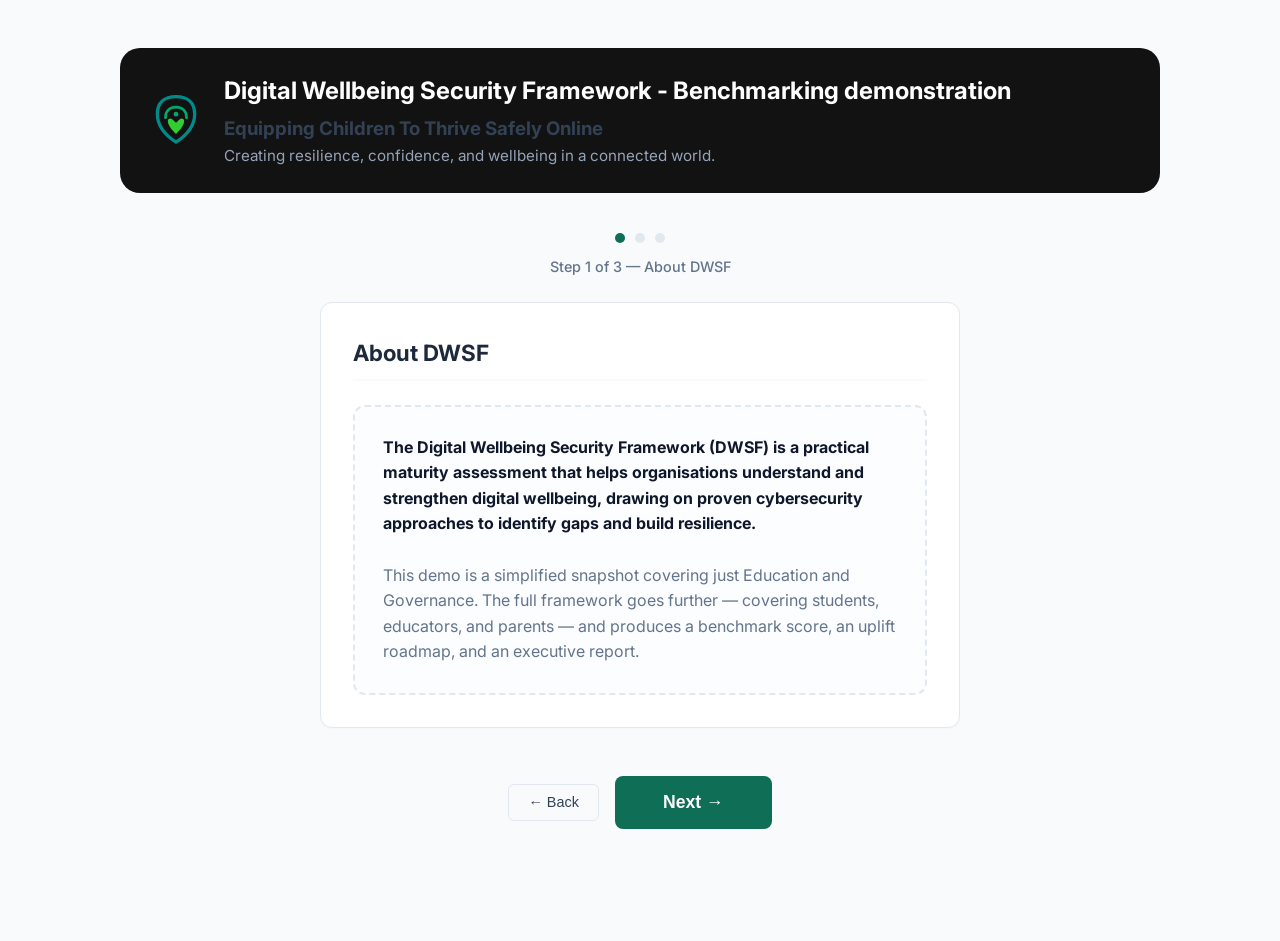
==== demo.html @ 95b84b75 "Added demo page" ====
<!DOCTYPE html>
<html lang="en">
<head>
    <meta charset="UTF-8">
    <meta name="viewport" content="width=device-width, initial-scale=1.0">
    <title>DWSF Program Benchmarking Demo Tool v1.0</title>
    <link rel="preconnect" href="https://fonts.googleapis.com">
    <link rel="preconnect" href="https://fonts.gstatic.com" crossorigin>
    <link href="https://fonts.googleapis.com/css2?family=Inter:wght@400;500;600;700&display=swap" rel="stylesheet">
    <style>
        :root {
            --primary: #1e293b;
            --accent: #0F6E56;
            --header-bg: #121212;
            --bg-light: #f8fafc;
            --card-bg: #ffffff;
            --text-main: #334155;
            --text-dark: #0f172a;
            --border: #e2e8f0;
            --success: #16a34a;
            --warning: #ea580c;
            --danger: #dc2626;
        }

        * {
            box-sizing: border-box;
            margin: 0;
            padding: 0;
        }

        body {
            font-family: 'Inter', sans-serif;
            background-color: var(--bg-light);
            color: var(--text-main);
            line-height: 1.6;
            padding: 3rem 1rem;
        }

        /* Widened from 800px so the three-column domain layout has enough room
           to breathe on real desktop screens without the middle question
           column being squeezed. */
        .container {
            max-width: 1040px;
            margin: 0 auto;
        }

        .brand-header {
            display: flex;
            align-items: center;
            gap: 1.25rem;
            text-align: left;
            background-color: var(--header-bg);
            border-radius: 20px;
            padding: 1.5rem 1.75rem;
            margin-bottom: 2.5rem;
        }

        .header-icon {
            width: 56px;
            height: auto;
            flex-shrink: 0;
        }

        .brand-header-text {
            min-width: 0;
        }

        .brand-header h1 {
            font-size: 1.5rem;
            color: #ffffff;
            margin-bottom: 0.25rem;
        }

        .brand-header p {
            color: #94A3B8;
            font-size: 0.95rem;
        }

        .intro-diagram {
            display: block;
            width: 100%;
            max-width: 380px;
            height: auto;
            margin: 1.5rem auto 0;
        }

        /* category-section is capped at 640px and centered so that, even when
           it sits inside the wider .container on its own (About DWSF, Your
           Details), question and paragraph text stays a comfortable reading
           width instead of stretching edge-to-edge. */
        .category-section {
            background: var(--card-bg);
            border: 1px solid var(--border);
            border-radius: 12px;
            padding: 2rem;
            margin-bottom: 2rem;
            box-shadow: 0 1px 3px rgba(0,0,0,0.02);
            max-width: 640px;
            margin-left: auto;
            margin-right: auto;
        }

        /* Three-column layout: left context box, question card, right context box.
           Reused by both the Education and Governance steps. CSS Grid is used
           here deliberately (rather than Flexbox) because 1fr track sizing is
           unambiguous and robustly supported across every modern browser. */
        .domain-layout {
            display: grid;
            grid-template-columns: 190px minmax(0, 1fr) 190px;
            gap: 1.5rem;
            align-items: start;
        }

        .context-box {
            background: var(--bg-light);
            border: 1px dashed var(--border);
            border-radius: 12px;
            padding: 1.25rem;
            position: sticky;
            top: 1.5rem;
        }

        .context-box h4 {
            font-size: 0.9rem;
            color: var(--accent);
            margin-bottom: 0.5rem;
        }

        .context-box p {
            font-size: 0.85rem;
            color: var(--text-main);
            margin: 0;
        }

        /* Below ~1100px there isn't comfortable room for three columns given
           how long the answer sentences are, so stack them. No order override
           here — natural DOM order is used, meaning Context appears first,
           then the questions, then Why This Matters. This covers iPad in both
           orientations as well as phones. */
        @media (max-width: 1100px) {
            .domain-layout {
                grid-template-columns: 1fr;
            }
            .context-box {
                position: static;
                max-width: 640px;
                margin: 0 auto;
            }
        }

        .category-title {
            font-size: 1.4rem;
            color: var(--primary);
            margin-bottom: 1.5rem;
            padding-bottom: 0.5rem;
            border-bottom: 2px solid var(--bg-light);
        }

        .question-block {
            margin-bottom: 2rem;
        }

        .question-block:last-child {
            margin-bottom: 0;
        }

        .question-text {
            font-weight: 500;
            color: var(--text-dark);
            margin-bottom: 0.75rem;
            display: block;
        }

        /* 2x2 grid: the answer options are full sentences, so a 4-across row
           (as used previously) left almost no room per option. A grid also
           guarantees every option box in the same row shares the same height
           automatically, which is what keeps them visually aligned. */
        .options-group {
            display: grid;
            grid-template-columns: repeat(2, 1fr);
            gap: 0.6rem;
            background-color: var(--bg-light);
            padding: 0.5rem;
            border-radius: 8px;
        }

        .option-label {
            display: flex;
            flex-direction: column;
            align-items: flex-start;
            justify-content: center;
            background: var(--card-bg);
            border: 1px solid var(--border);
            padding: 0.85rem 0.9rem;
            border-radius: 6px;
            cursor: pointer;
            font-size: 0.85rem;
            font-weight: 500;
            line-height: 1.35;
            text-align: left;
            transition: all 0.2s;
        }

        .option-label input {
            margin-bottom: 0.4rem;
        }

        .option-label:hover {
            border-color: var(--accent);
            background-color: #f0fdfa;
        }

        .option-label:has(input:checked) {
            background-color: #ccfbf1;
            border-color: var(--accent);
            color: var(--accent);
        }

        @media (max-width: 560px) {
            .options-group {
                grid-template-columns: 1fr;
            }
        }

        .intro-placeholder {
            border: 2px dashed var(--border);
            background: #fbfdff;
            border-radius: 12px;
            padding: 1.75rem;
            color: #64748b;
            font-size: 1rem;
        }

        .intro-placeholder strong {
            color: var(--text-dark);
        }

        .field-block {
            margin-bottom: 1.5rem;
        }

        .field-block:last-child {
            margin-bottom: 0;
        }

        .field-label {
            font-weight: 500;
            color: var(--text-dark);
            margin-bottom: 0.5rem;
            display: block;
        }

        .field-input {
            width: 100%;
            padding: 0.75rem 1rem;
            border: 1px solid var(--border);
            border-radius: 8px;
            font-family: inherit;
            font-size: 1rem;
            color: var(--text-main);
            transition: border-color 0.2s;
        }

        .field-input:focus {
            outline: none;
            border-color: var(--accent);
        }

        .details-grid {
            display: grid;
            grid-template-columns: 1fr 1fr;
            gap: 1.5rem;
        }

        .step-progress {
            display: flex;
            justify-content: center;
            gap: 0.6rem;
            margin-bottom: 0.75rem;
        }

        .step-dot {
            width: 10px;
            height: 10px;
            border-radius: 50%;
            background-color: var(--border);
            transition: background-color 0.2s ease;
        }

        .step-dot.active {
            background-color: var(--accent);
        }

        .step-dot.complete {
            background-color: #99d8d1;
        }

        .step-label {
            text-align: center;
            color: #64748b;
            font-size: 0.9rem;
            font-weight: 500;
            margin-bottom: 1.5rem;
        }

        .submit-area {
            text-align: center;
            margin-top: 3rem;
            margin-bottom: 4rem;
            display: flex;
            justify-content: center;
            align-items: center;
            gap: 1rem;
            flex-wrap: wrap;
        }

        .btn {
            background-color: var(--accent);
            color: white;
            padding: 1rem 3rem;
            border: none;
            border-radius: 8px;
            font-size: 1.1rem;
            font-weight: 600;
            cursor: pointer;
            transition: background 0.2s;
        }

        .btn:hover {
            background-color: #0b5346;
        }

        .btn:disabled {
            opacity: 0.6;
            cursor: not-allowed;
        }

        .btn-alt {
            background-color: transparent;
            border: 1px solid var(--border);
            color: var(--text-main);
            padding: 0.6rem 1.2rem;
            font-size: 0.9rem;
            border-radius: 6px;
            font-weight: 500;
            cursor: pointer;
            display: inline-flex;
            align-items: center;
            gap: 0.5rem;
            transition: all 0.2s;
        }

        .btn-alt:hover {
            background-color: var(--bg-light);
            border-color: var(--text-muted);
        }

        .consent-line {
            display: flex;
            align-items: flex-start;
            gap: 0.6rem;
            margin-top: 1rem;
            font-size: 0.82rem;
            color: var(--text-main);
            cursor: pointer;
        }

        .consent-line input {
            margin-top: 0.2rem;
            flex-shrink: 0;
        }

        .consent-line a {
            color: var(--accent);
        }

        .qr-button-row {
            display: flex;
            align-items: center;
            justify-content: center;
            gap: 1.75rem;
            margin-top: 1.25rem;
            flex-wrap: wrap;
        }

        .qr-block {
            text-align: center;
        }

        .qr-image {
            width: 120px;
            height: 120px;
            border: 1px solid var(--border);
            border-radius: 8px;
            padding: 6px;
            background: #ffffff;
        }

        .qr-caption {
            font-size: 0.8rem;
            color: #64748b;
            margin-top: 0.4rem;
        }

        .submit-status {
            width: 100%;
            margin-top: 1rem;
            font-size: 0.9rem;
            color: #64748b;
            min-height: 1.2em;
        }

        .submit-status.error { color: var(--danger); }
        .submit-status.success { color: var(--success); }

        #results-overlay {
            display: none;
            position: fixed;
            inset: 0;
            background: rgba(15, 23, 42, 0.55);
            align-items: center;
            justify-content: center;
            padding: 1.5rem;
            z-index: 1000;
        }

        #results-overlay.visible {
            display: flex;
        }

        #results-box {
            position: relative;
            background: var(--card-bg);
            border: 2px solid var(--accent);
            border-radius: 16px;
            padding: 2.5rem;
            box-shadow: 0 20px 45px -10px rgba(0,0,0,0.35);
            max-width: 700px;
            width: 100%;
            max-height: 90vh;
            overflow-y: auto;
        }

        #results-close {
            position: absolute;
            top: 1rem;
            right: 1rem;
            width: 2.25rem;
            height: 2.25rem;
            border: none;
            background: var(--bg-light);
            color: var(--text-main);
            border-radius: 50%;
            font-size: 1.5rem;
            line-height: 1;
            cursor: pointer;
            display: flex;
            align-items: center;
            justify-content: center;
        }

        #results-close:hover {
            background-color: var(--border);
        }

        .score-display {
            text-align: center;
            margin-bottom: 2.5rem;
        }

        .score-num {
            font-size: 4.5rem;
            font-weight: 800;
            color: var(--accent);
            line-height: 1;
        }

        .score-label {
            font-size: 1.5rem;
            font-weight: 700;
            color: var(--text-dark);
            margin-top: 0.5rem;
        }

        .score-tier {
            display: inline-block;
            margin-top: 0.75rem;
            padding: 0.25rem 1rem;
            border-radius: 50px;
            font-weight: 600;
            font-size: 0.9rem;
        }

        .tier-low { background-color: #fee2e2; color: var(--danger); }
        .tier-med { background-color: #ffedd5; color: var(--warning); }
        .tier-high { background-color: #dcfce7; color: var(--success); }

        .recommendations-wrapper h3 {
            font-size: 1.25rem;
            color: var(--text-dark);
            margin-bottom: 1rem;
        }

        .rec-box {
            background-color: var(--bg-light);
            border-left: 4px solid var(--accent);
            padding: 1.5rem;
            border-radius: 0 8px 8px 0;
            margin-bottom: 1.5rem;
        }

        .rec-box.strength-box {
            border-left-color: var(--success);
            background-color: #f0fdf4;
        }

        .rec-box h4 {
            color: var(--text-dark);
            margin-bottom: 0.5rem;
            font-size: 1.1rem;
        }

        .rec-box ul {
            padding-left: 1.25rem;
        }

        .rec-box li {
            margin-bottom: 0.75rem;
        }

        .rec-box li:last-child {
            margin-bottom: 0;
        }

        .rec-box em {
            font-style: italic;
            color: var(--text-dark);
        }

        #report-date {
            text-align: center;
            color: #64748b;
            font-size: 0.9rem;
            margin-top: 1.5rem;
            border-top: 1px solid var(--border);
            padding-top: 1rem;
        }

        /* ---- Tablet (iPad portrait/landscape) ---- */
        @media (max-width: 900px) {
            .category-section {
                padding: 1.5rem;
            }
        }

        /* ---- Phone ---- */
        @media (max-width: 640px) {
            .details-grid { grid-template-columns: 1fr; }
            #results-box { padding: 1.75rem 1.25rem; }

            .brand-header {
                gap: 0.75rem;
                padding: 0.75rem 1rem;
                margin-bottom: 1rem;
                border-radius: 14px;
            }
            .header-icon {
                width: 30px;
            }
            .brand-header h1 {
                font-size: 1rem;
                line-height: 1.25;
                margin-bottom: 0.15rem;
            }
            .brand-header p {
                font-size: 0.72rem;
            }
            body {
                padding: 1.25rem 0.75rem;
            }
            .category-section {
                padding: 1.25rem;
            }
            .intro-placeholder {
                max-height: 46vh;
                overflow-y: auto;
                padding: 1.25rem;
                font-size: 0.92rem;
                -webkit-overflow-scrolling: touch;
            }
            .intro-diagram {
                max-width: 280px;
                margin-top: 1rem;
            }
        }
    </style>

  <!-- Privacy-friendly analytics by Plausible -->
<script async src="https://plausible.io/js/pa-BqT7czxgZyh3rN6xX6jjK.js"></script>
<script>
  window.plausible=window.plausible||function(){(plausible.q=plausible.q||[]).push(arguments)},plausible.init=plausible.init||function(i){plausible.o=i||{}};
  plausible.init()
</script>

</script>

</head>
<body>

<div class="container">
    <header class="brand-header">
     
<!--icon top left -->
        <svg class="header-icon" viewBox="0 0 240 240" xmlns="http://www.w3.org/2000/svg">
    <path d="M120 20 C170 20 200 45 200 95 C200 155 150 195 120 215 C90 195 40 155 40 95 C40 45 70 20 120 20 Z" stroke="#008B8B" stroke-width="14" fill="none" stroke-linejoin="round"/>
    <path d="M75 110 C75 80 95 65 120 65 C145 65 165 80 165 110" stroke="#00A86B" stroke-width="12" stroke-linecap="round" fill="none"/>
    <circle cx="120" cy="95" r="10" fill="#00A86B"/>
    <path d="M120 180 C100 160 85 140 85 125 C85 115 95 110 105 118 L120 132 L135 118 C145 110 155 115 155 125 C155 140 140 160 120 180 Z" fill="#32CD32"/>
</svg>

        <div class="brand-header-text">
            <h1>Digital Wellbeing Security Framework - Benchmarking demonstration</h1>
            <h3>Equipping Children To Thrive Safely Online</h3>
                <p>Creating resilience, confidence, and wellbeing in a connected world.</p>
        </div>
    </header>

    <form id="benchmarkForm">

        <div class="step-progress">
            <span class="step-dot active" data-dot="1"></span>
            <span class="step-dot" data-dot="2"></span>
            <span class="step-dot" data-dot="3"></span>
        </div>
        <div class="step-label" id="stepLabel">Step 1 of 3 — About DWSF</div>

        <div class="form-step" data-step="1">
            <div class="category-section">
                <h2 class="category-title">About DWSF</h2>
                <div class="intro-placeholder">
                    <strong>The Digital Wellbeing Security Framework (DWSF) is a practical maturity assessment that helps organisations understand and strengthen digital wellbeing, drawing on proven cybersecurity approaches to identify gaps and build resilience.</strong>

                    <p><br>This demo is a simplified snapshot covering just Education and Governance. The full framework goes further — covering students, educators, and parents — and produces a benchmark score, an uplift roadmap, and an executive report.</p>
                </div>

               
        

            </div>
        </div>

      <!--  Education is domain 1 (questions q1-q3): shown first, and now also
             coded first (cat1Questions), so the code order matches what a
             respondent actually sees on screen.-->
        <div class="form-step" data-step="2" hidden>
            <div class="domain-layout">
                <aside class="context-box context-left">
                    <h4>Context</h4>
                    <p>The ability to identify and safely respond to common online risks, including harmful content, suspicious contact, cyberbullying, scams, manipulative platform features, and AI-enabled harms such as fake content and impersonation.</p>
                </aside>

                <div class="category-section">
                    <h2 class="category-title">1. Education</h2>
                    <script>
                        const cat1Questions = [
                            {
                                text: "Q1: How confident are you that young people can recognise harmful, misleading, or age-inappropriate content online?",
                                options: ["Young people receive little guidance and may struggle to identify harmful or misleading content online", "Some awareness exists, but understanding varies and often develops only after problems occur", "Young people are regularly taught how to recognise, question, and respond to potentially harmful online content", "Young people demonstrate strong critical thinking skills, actively recognise online risks, and are supported through ongoing education and reinforcement"]
                            },
                            {
                                text: "Q2: How confident are you that young people can recognise suspicious online behaviour and unwanted contact from others?",
                                options: ["Young people receive little guidance and may not recognise warning signs of inappropriate online interactions", "Some awareness exists, but understanding varies and often develops only after concerns are raised or incidents occur", "Young people are regularly taught how to recognise suspicious behaviour, unwanted contact, and when to seek help", "Young people confidently identify warning signs, know how to respond safely, and are supported through ongoing education and reinforcement"]
                            },
                            {
                                text: "Q3: How confident are you that young people can recognise cyberbullying and understand their role in creating a safe online environment?",
                                options: ["Young people receive little guidance and may struggle to recognise cyberbullying or understand how their own actions can affect others.", "Some awareness exists, but understanding varies and discussions about responsibility often occur only after incidents arise", "Young people are regularly taught how to recognise cyberbullying, respond appropriately, and contribute positively to online communities", "Young people consistently demonstrate respectful online behaviour, recognise harmful peer interactions, and actively help foster safer digital environments"]
                            }
                        ];
                        for(let i=0; i<cat1Questions.length; i++) {
                            const q = cat1Questions[i];
                            let optionsHtml = "";
                            for (let opt = 0; opt < q.options.length; opt++) {
                                const val = opt + 1;
                                const requiredAttr = opt === 0 ? "required" : "";
                                optionsHtml += `<label class="option-label"><input type="radio" name="q${i+1}" value="${val}" ${requiredAttr}>${q.options[opt]}</label>`;
                            }
                            document.write(`
                                <div class="question-block">
                                    <span class="question-text">${q.text}</span>
                                    <div class="options-group">
                                        ${optionsHtml}
                                    </div>
                                </div>
                            `);
                        }
                    </script>
                </div>

                <aside class="context-box context-right">
                    <h4>Why this matters</h4>
                    <p>The digital world presents opportunities as well as risks. The ability to recognise potential harms, make informed choices, and seek help when needed is a key part of building lifelong digital resilience.</p>
                </aside>
            </div>
        </div>

       <!--
        Governance is domain 2 (questions q4-q6): shown second, and now
             also coded second (cat2Questions), matching its on-screen order. -->
        <div class="form-step" data-step="3" hidden>
            <div class="domain-layout">
                <aside class="context-box context-left">
                    <h4>Context</h4>
                    <p>Digital Wellbeing governance ensures structures, processes, and leadership practices enable digital wellbeing initiatives to be planned, implemented, measured, and continuously improved.</p>
                </aside>

                <div class="category-section">
                    <h2 class="category-title">2. Governance</h2>
                    <script>
                        const cat2Questions = [
                            {
                                text: "Q4: If a digital wellbeing issue occurred tomorrow, would the people around you know how to respond?",
                                options: ["We would likely be caught off guard and unsure how to respond.", "We could respond, but our approach would be inconsistent and depend on who was involved.", "We have a clear and generally understood approach for handling digital wellbeing concerns.", "We regularly review, improve, and communicate our approach so people feel confident responding when issues arise."]
                            },
                            {
                                text: "Q5: If someone reported a digital wellbeing concern today, how confident are you that it would be handled appropriately and escalated when necessary?",
                                options: ["We would likely be unsure how to handle the situation or who should take responsibility.", "We would try to respond, but the process would depend on the people involved and may be inconsistent.", "We have a clear and generally understood approach for responding to concerns and escalating serious issues", "Our response and escalation processes are well understood, regularly reviewed, and continually improved based on experience and feedback."]
                            },
                            {
                                text: "Q6: Do the people around you feel comfortable raising digital wellbeing concerns, and is positive online behaviour actively encouraged?",
                                options: ["People may be reluctant to speak up, and positive digital behaviours are rarely discussed or reinforced.", "Concerns are sometimes raised, but support and encouragement are inconsistent and depend on the individuals involved.", "People generally feel comfortable reporting concerns, and positive digital behaviours are regularly encouraged and supported.", "There is a strong culture of trust where concerns are raised early, positive behaviours are actively modelled, and continuous improvement is encouraged."]
                            }
                        ];
                        for(let i=0; i<cat2Questions.length; i++) {
                            const q = cat2Questions[i];
                            let optionsHtml = "";
                            for (let opt = 0; opt < q.options.length; opt++) {
                                const val = opt + 1;
                                const requiredAttr = opt === 0 ? "required" : "";
                                optionsHtml += `<label class="option-label"><input type="radio" name="q${i+4}" value="${val}" ${requiredAttr}>${q.options[opt]}</label>`;
                            }
                            document.write(`
                                <div class="question-block">
                                    <span class="question-text">${q.text}</span>
                                    <div class="options-group">
                                        ${optionsHtml}
                                    </div>
                                </div>
                            `);
                        }
                    </script>
                </div>

                <aside class="context-box context-right">
                    <h4>Why this matters</h4>
                    <p>Strong governance ensures Digital Wellbeing is not left to chance. It provides the leadership, accountability, and structure needed to identify risks early, prioritise action, and sustain positive outcomes over time.</p>
                </aside>
            </div>
        </div>

        <div class="submit-area">
            <button type="button" class="btn-alt" id="backBtn" hidden>&larr; Back</button>
            <button type="button" class="btn" id="nextBtn">Next &rarr;</button>
            <button type="submit" class="btn" id="submitBtn" hidden>Calculate DWSF Benchmark Score</button>
        </div>
    </form>

 

    <div id="results-overlay">
      <div id="results-box">
        <button type="button" id="results-close" aria-label="Close results">&times;</button>

<div class="rec-box" id="report-capture-box" style="border-left-color: var(--accent);">
            <h4>Register your interest for a free trial of the full assessment</h4>
            <p style="margin-bottom: 1rem; font-size: 0.9rem;">Please enter your name and email below and we shall be in contact soon</p>
            <div class="details-grid">
                <div class="field-block">
                    <label class="field-label" for="respondentName">Name</label>
                    <input class="field-input" type="text" id="respondentName" placeholder="Jane Smith">
                </div>
                <div class="field-block">
                    <label class="field-label" for="respondentEmail">Email</label>
                    <input class="field-input" type="email" id="respondentEmail" placeholder="jane@school.edu" required>
                </div>
            </div>
            <label class="consent-line">
                <input type="checkbox" id="consentCheckbox">
                <span>I agree to my details and quiz responses being shared with DWSF, in line with the
                    <a href="privacy.html" target="_blank" rel="noopener noreferrer">Privacy Policy</a> and
                    <a href="terms.html" target="_blank" rel="noopener noreferrer">Terms of Use</a>.
                </span>
            </label>

            <div class="qr-button-row">
                <button type="button" class="btn" id="sendReportBtn">SUBMIT</button>
            <div class="qr-block">
                <img src="[data-uri]" 
                alt="QR code linking to the DWSF website" class="qr-image">

                <p class="qr-caption">Please visit our website</p>
            </div>
            </div>
            <div id="submit-status" class="submit-status"></div>
        </div>

        <div class="score-display">
            <div class="score-num"><span id="score-pct">0</span>%</div>
            <div class="score-label">DWSF Maturity Index: <span id="score-raw">0</span>/24</div>
            <div id="tier-badge" class="score-tier">Analyzing...</div>
        </div>

        <div class="recommendations-wrapper">
            <h3>Targeted Action Items & Recommendations</h3>

            <div class="rec-box strength-box">
                <h4>Current Key Strength</h4>
                <div id="rec-strengths"></div>
            </div>

            <div class="rec-box">
                <h4>Where to Focus Next</h4>
                <div id="rec-shortterm"></div>
            </div>

            <div class="rec-box" style="border-left-color: var(--primary);">
                <h4>Long-Term Direction</h4>
                <div id="rec-longterm"></div>
            </div>
        </div>

        <div id="report-date"></div>

        </div>
      </div>
    </div>
</div>

<script>
    // ---- Web3Forms configuration ----
    // Sign up free at https://web3forms.com, create a form, and paste your
    // Access Key below. Submissions will be emailed to the address you
    // registered with Web3Forms.
    const WEB3FORMS_ACCESS_KEY = "5efc38c4-e5ee-4d9e-b9cd-a97656b4631b";

    // ---- "Share my results" feature toggle ----
    // Set to false to hide the name/email/consent box at the bottom of the
    // report entirely (e.g. if you're not ready to handle submissions yet,
    // or want the demo to be fully anonymous for a particular audience).
    // The score and recommendations always display either way — this only
    // controls whether the optional email-capture box appears.
    const ENABLE_REPORT_EMAIL_CAPTURE = true;

    if (!ENABLE_REPORT_EMAIL_CAPTURE) {
        document.getElementById('report-capture-box').style.display = 'none';
    }

    let reportData = { percent: 0, raw: 0, tier: "", timestamp: "", answerDetails: [], domainScores: [] };

    // ---- Step wizard navigation ----
    const steps = Array.from(document.querySelectorAll('.form-step'));
    const stepDots = Array.from(document.querySelectorAll('.step-dot'));
    const stepLabel = document.getElementById('stepLabel');
    const backBtn = document.getElementById('backBtn');
    const nextBtn = document.getElementById('nextBtn');
    const submitBtn = document.getElementById('submitBtn');
    const stepTitles = ['About DWSF', 'Education', 'Governance'];
    let currentStep = 1;

    function showStep(stepNum) {
        steps.forEach((stepEl) => {
            stepEl.hidden = Number(stepEl.dataset.step) !== stepNum;
        });

        stepDots.forEach((dot) => {
            const dotNum = Number(dot.dataset.dot);
            dot.classList.toggle('active', dotNum === stepNum);
            dot.classList.toggle('complete', dotNum < stepNum);
        });

        stepLabel.textContent = `Step ${stepNum} of ${steps.length} — ${stepTitles[stepNum - 1]}`;

        backBtn.hidden = stepNum === 1;
        nextBtn.hidden = stepNum === steps.length;
        submitBtn.hidden = stepNum !== steps.length;

        // Bring the top of the form into view so a step never starts mid-scroll
        document.getElementById('benchmarkForm').scrollIntoView({ behavior: 'smooth', block: 'start' });
    }

    function currentStepIsValid() {
        const activeStep = steps[currentStep - 1];
        const inputs = activeStep.querySelectorAll('input[required]');
        for (const input of inputs) {
            if (input.type === 'radio') {
                const group = activeStep.querySelectorAll(`input[name="${input.name}"]`);
                const answered = Array.from(group).some((radio) => radio.checked);
                if (!answered) {
                    input.reportValidity();
                    return false;
                }
            } else if (!input.checkValidity()) {
                input.reportValidity();
                return false;
            }
        }
        return true;
    }

    nextBtn.addEventListener('click', () => {
        if (!currentStepIsValid()) return;
        currentStep = Math.min(currentStep + 1, steps.length);
        showStep(currentStep);
    });

    backBtn.addEventListener('click', () => {
        currentStep = Math.max(currentStep - 1, 1);
        showStep(currentStep);
    });

    showStep(currentStep);

    // ---- Scoring + report ----
    // Domains are declared in on-screen order: Education (q1-q3) then
    // Governance (q4-q6), so "top domain" language stays aligned with what
    // the respondent actually sees and answers.
    const MAX_PER_CATEGORY = 12; // 3 questions x 4 points
    const MAX_TOTAL = 24;        // 6 questions x 4 points

    document.getElementById('benchmarkForm').addEventListener('submit', function(e) {
        e.preventDefault();

        const domains = [
            { name: 'Education', qStart: 1, questions: cat1Questions },
            { name: 'Governance', qStart: 4, questions: cat2Questions }
        ];

        const catScores = [0, 0];
        const answerDetails = [];

        domains.forEach((domain, dIdx) => {
            domain.questions.forEach((q, qi) => {
                const qNumber = domain.qStart + qi;
                const checked = document.querySelector(`input[name="q${qNumber}"]:checked`);
                const value = checked ? parseInt(checked.value) : 0;
                catScores[dIdx] += value;
                answerDetails.push({
                    domain: domain.name,
                    question: q.text.replace(/^Q\d+:\s*/, ''),
                    answer: checked ? q.options[value - 1] : '(not answered)'
                });
            });
        });

        const totalScore = catScores[0] + catScores[1];
        const percentage = Math.round((totalScore / MAX_TOTAL) * 100);

        const resultsOverlay = document.getElementById('results-overlay');
        document.getElementById('score-pct').innerText = percentage;
        document.getElementById('score-raw').innerText = totalScore;

        const tierBadge = document.getElementById('tier-badge');
        tierBadge.className = 'score-tier';

        // Short, domain-level summary rather than quoting questions/answers
        // back verbatim — this keeps the report scannable while still being
        // grounded in the respondent's actual scores.
        const topDomainIdx = catScores[0] >= catScores[1] ? 0 : 1;
        const bottomDomainIdx = topDomainIdx === 0 ? 1 : 0;
        const topDomainName = domains[topDomainIdx].name;
        const topDomainScore = catScores[topDomainIdx];
        const bottomDomainName = domains[bottomDomainIdx].name;
        const bottomDomainScore = catScores[bottomDomainIdx];

        const strengthsHtml = `<ul>
            <li><strong>${topDomainName}</strong> is your strongest area, scoring ${topDomainScore}/${MAX_PER_CATEGORY}.</li>
            <li>This reflects solid, consistent practice you can build on.</li>
        </ul>`;

        const stHtml = `<ul>
            <li><strong>${bottomDomainName}</strong> scored lower, at ${bottomDomainScore}/${MAX_PER_CATEGORY} — this is your clearest opportunity to build momentum.</li>
            <li>Focus on making your approach here more consistent and clearly understood across your community.</li>
        </ul>`;

        let tier = '';
        let ltTxt = '';

        if (percentage < 45) {
            tier = 'Emerging / Fragmented Protection';
            tierBadge.classList.add('tier-low');
            ltTxt = 'Focus on establishing a clear, shared approach across both Education and Governance — even a simple written policy and a few core awareness sessions build momentum fast.';
        } else if (percentage < 75) {
            tier = 'Progressing / Locally Managed';
            tierBadge.classList.add('tier-med');
            ltTxt = 'You have a real foundation in place. The priority now is consistency — making your approach reviewed, repeatable, and known across your whole community rather than dependent on a few people.';
        } else {
            tier = 'Optimised / Systemically Secure';
            tierBadge.classList.add('tier-high');
            ltTxt = 'You are ahead of the curve. Consider formalising your approach into a repeatable playbook and sharing it more widely — you are well placed to mentor others starting this journey.';
        }

        document.getElementById('rec-strengths').innerHTML = strengthsHtml;
        document.getElementById('rec-shortterm').innerHTML = stHtml;
        document.getElementById('rec-longterm').innerText = ltTxt;

        const now = new Date();
        const formattedDate = now.toLocaleDateString('en-US', {
            year: 'numeric', month: 'long', day: 'numeric', hour: '2-digit', minute: '2-digit'
        });

        reportData.percent = percentage;
        reportData.raw = totalScore;
        reportData.tier = tier;
        reportData.timestamp = formattedDate;
        reportData.answerDetails = answerDetails;
        reportData.domainScores = domains.map((d, i) => ({ name: d.name, score: catScores[i] }));

        document.getElementById('report-date').innerHTML = `<strong>Report Generated:</strong> ${formattedDate}`;

        tierBadge.innerText = tier;
        resultsOverlay.classList.add('visible');
    });

    // "Share my results" is a separate, optional action taken from inside the
    // report itself — the quiz result displays regardless of whether the
    // respondent chooses to share their name and email.
    //Checks email is correct format
  document.getElementById('sendReportBtn').addEventListener('click', () => {
        const respondentName = document.getElementById('respondentName').value.trim();
        const respondentEmail = document.getElementById('respondentEmail').value.trim();
        const consentGiven = document.getElementById('consentCheckbox').checked;
        const statusEl = document.getElementById('submit-status');
        const emailPattern = /^[^\s@]+@[^\s@]+\.[^\s@]+$/;

        if (!respondentName || !respondentEmail) {
            statusEl.textContent = "Please enter your name and email.";
            statusEl.className = "submit-status error";
            return;
        }

if (!emailPattern.test(respondentEmail)) {
        statusEl.textContent = "Please enter a valid email address.";
        statusEl.className = "submit-status error";
        return;
    }

        if (!consentGiven) {
            statusEl.textContent = "Please agree to the Privacy Policy and Terms of Use to continue.";
            statusEl.className = "submit-status error";
            return;
        }

        submitToWeb3Forms(respondentName, respondentEmail);
    });

    function submitToWeb3Forms(respondentName, respondentEmail) {
        const statusEl = document.getElementById('submit-status');
        const sendReportBtn = document.getElementById('sendReportBtn');

        if (!WEB3FORMS_ACCESS_KEY || WEB3FORMS_ACCESS_KEY === "YOUR_WEB3FORMS_ACCESS_KEY_HERE") {
            statusEl.textContent = "Note: Web3Forms access key not set, so this result was not emailed.";
            statusEl.className = "submit-status error";
            return;
        }

        sendReportBtn.disabled = true;
        statusEl.textContent = "Sending your details...";
        statusEl.className = "submit-status";

        const domainSummary = reportData.domainScores
            .map((d) => `${d.name}: ${d.score}/${MAX_PER_CATEGORY}`)
            .join(', ');

        const answersSummary = reportData.answerDetails
            .map((a) => `[${a.domain}] ${a.question}\n  Answer: ${a.answer}`)
            .join('\n\n');

        const payload = {
            access_key: WEB3FORMS_ACCESS_KEY,
            subject: `New DWSF Benchmark respondent: ${respondentName}`,
            from_name: respondentName,
            name: respondentName,
            email: respondentEmail,
            message: `${respondentName} (${respondentEmail}) completed the DWSF Benchmark on ${reportData.timestamp}.

Score: ${reportData.raw}/${MAX_TOTAL} (${reportData.percent}%)
Tier: ${reportData.tier}
Domain scores: ${domainSummary}

Quiz answers:
${answersSummary}`
        };

        fetch("https://api.web3forms.com/submit", {
            method: "POST",
            headers: { "Content-Type": "application/json", Accept: "application/json" },
            body: JSON.stringify(payload)
        })
            .then((res) => res.json())
            .then((data) => {
                if (data.success) {
                    statusEl.textContent = "Thanks! Your results have been shared with our team.";
                    statusEl.className = "submit-status success";
                } else {
                    statusEl.textContent = "There was a problem sending your details. Please try again.";
                    statusEl.className = "submit-status error";
                }
            })
            .catch(() => {
                statusEl.textContent = "There was a problem sending your details. Please try again.";
                statusEl.className = "submit-status error";
            })
            .finally(() => {
                sendReportBtn.disabled = false;
            });
    }

    document.getElementById('results-close').addEventListener('click', () => {
        document.getElementById('results-overlay').classList.remove('visible');
    });

    document.getElementById('results-overlay').addEventListener('click', (e) => {
        if (e.target.id === 'results-overlay') {
            e.currentTarget.classList.remove('visible');
        }
    });
</script>

</body>
</html>
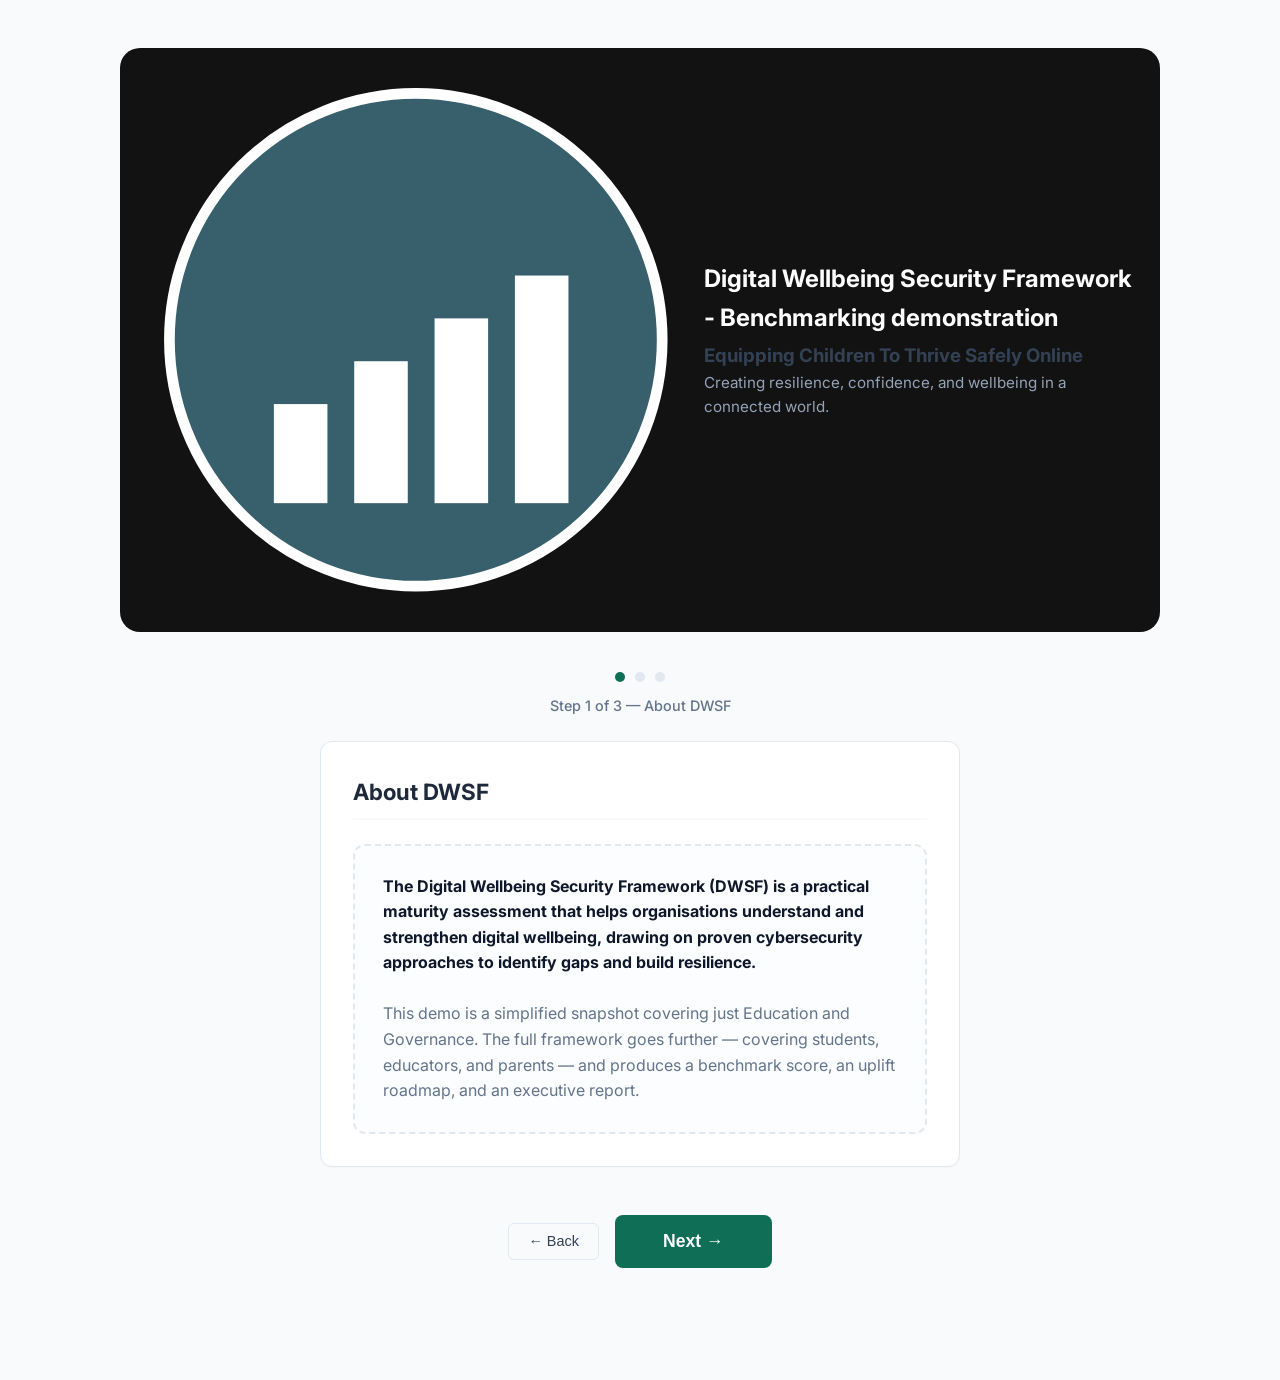
==== commit 175251d2: "Replace previous logo with new logo SVG" ====
--- a/demo.html
+++ b/demo.html
@@ -610,14 +610,20 @@
 <div class="container">
     <header class="brand-header">
      
-<!--icon top left -->
+<!--previous logo top left 
         <svg class="header-icon" viewBox="0 0 240 240" xmlns="http://www.w3.org/2000/svg">
     <path d="M120 20 C170 20 200 45 200 95 C200 155 150 195 120 215 C90 195 40 155 40 95 C40 45 70 20 120 20 Z" stroke="#008B8B" stroke-width="14" fill="none" stroke-linejoin="round"/>
     <path d="M75 110 C75 80 95 65 120 65 C145 65 165 80 165 110" stroke="#00A86B" stroke-width="12" stroke-linecap="round" fill="none"/>
     <circle cx="120" cy="95" r="10" fill="#00A86B"/>
     <path d="M120 180 C100 160 85 140 85 125 C85 115 95 110 105 118 L120 132 L135 118 C145 110 155 115 155 125 C155 140 140 160 120 180 Z" fill="#32CD32"/>
+</svg> -->
+ <svg class="logo-icon-header" viewBox="0 0 200 200" xmlns="http://www.w3.org/2000/svg">
+  <circle cx="100" cy="100" r="92" fill="#385F6C" stroke="#FFFFFF" stroke-width="4"/>
+  <rect x="47"  y="124" width="20" height="37" fill="#FFFFFF"/>
+  <rect x="77"  y="108" width="20" height="53" fill="#FFFFFF"/>
+  <rect x="107" y="92"  width="20" height="69" fill="#FFFFFF"/>
+  <rect x="137" y="76"  width="20" height="85" fill="#FFFFFF"/>
 </svg>
-
         <div class="brand-header-text">
             <h1>Digital Wellbeing Security Framework - Benchmarking demonstration</h1>
             <h3>Equipping Children To Thrive Safely Online</h3>
@@ -786,8 +792,8 @@
             <label class="consent-line">
                 <input type="checkbox" id="consentCheckbox">
                 <span>I agree to my details and quiz responses being shared with DWSF, in line with the
-                    <a href="privacy.html" target="_blank" rel="noopener noreferrer">Privacy Policy</a> and
-                    <a href="terms.html" target="_blank" rel="noopener noreferrer">Terms of Use</a>.
+                    <a href="privacy_demo.html" target="_blank" rel="noopener noreferrer">Privacy Policy</a> and
+                    <a href="terms_demo.html" target="_blank" rel="noopener noreferrer">Terms of Use</a>.
                 </span>
             </label>
 
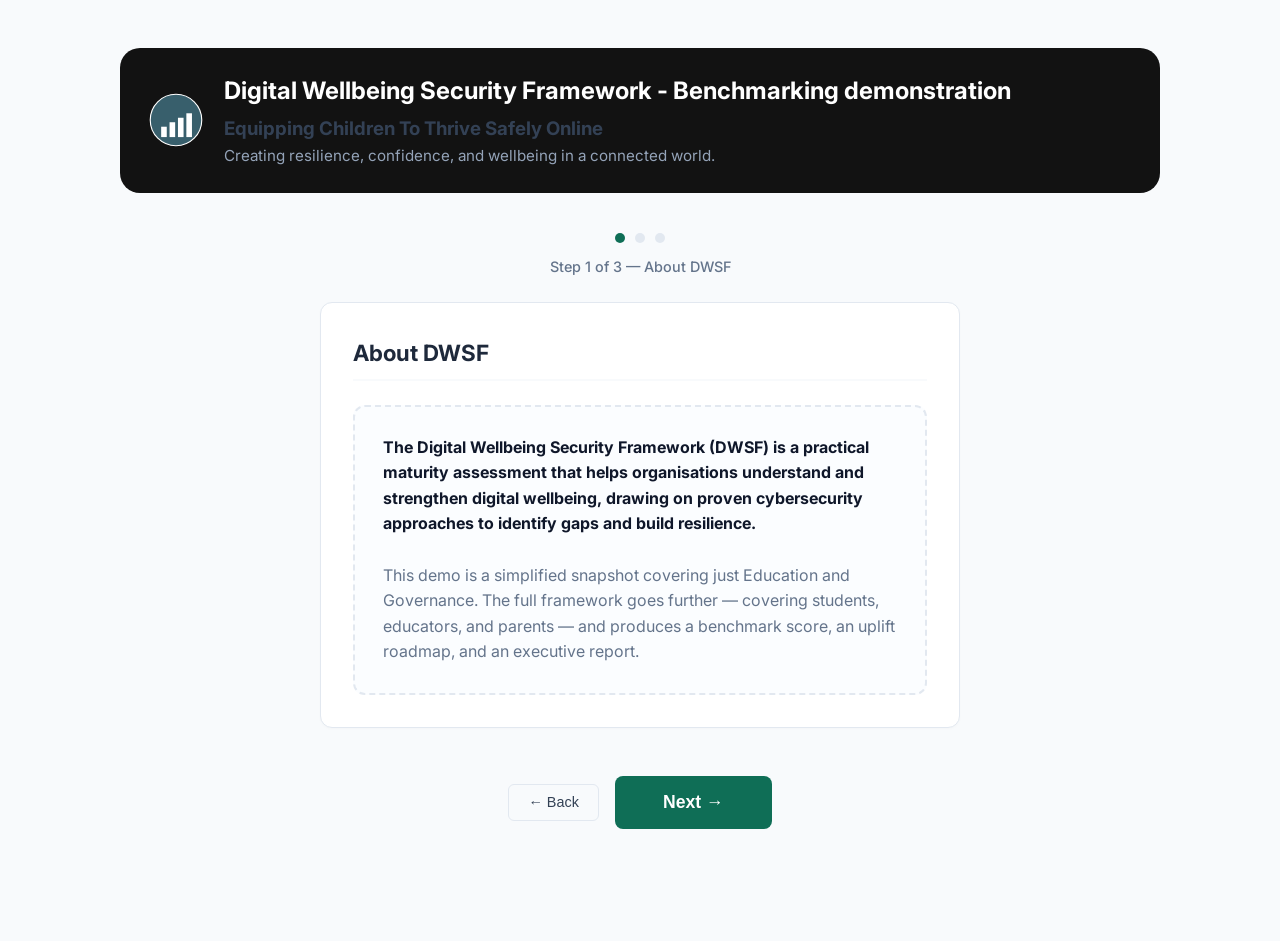
==== commit f9a5ad1d: "Rename logo-icon-header class to header-icon" ====
--- a/demo.html
+++ b/demo.html
@@ -617,7 +617,7 @@
     <circle cx="120" cy="95" r="10" fill="#00A86B"/>
     <path d="M120 180 C100 160 85 140 85 125 C85 115 95 110 105 118 L120 132 L135 118 C145 110 155 115 155 125 C155 140 140 160 120 180 Z" fill="#32CD32"/>
 </svg> -->
- <svg class="logo-icon-header" viewBox="0 0 200 200" xmlns="http://www.w3.org/2000/svg">
+ <svg class="header-icon" viewBox="0 0 200 200" xmlns="http://www.w3.org/2000/svg">
   <circle cx="100" cy="100" r="92" fill="#385F6C" stroke="#FFFFFF" stroke-width="4"/>
   <rect x="47"  y="124" width="20" height="37" fill="#FFFFFF"/>
   <rect x="77"  y="108" width="20" height="53" fill="#FFFFFF"/>
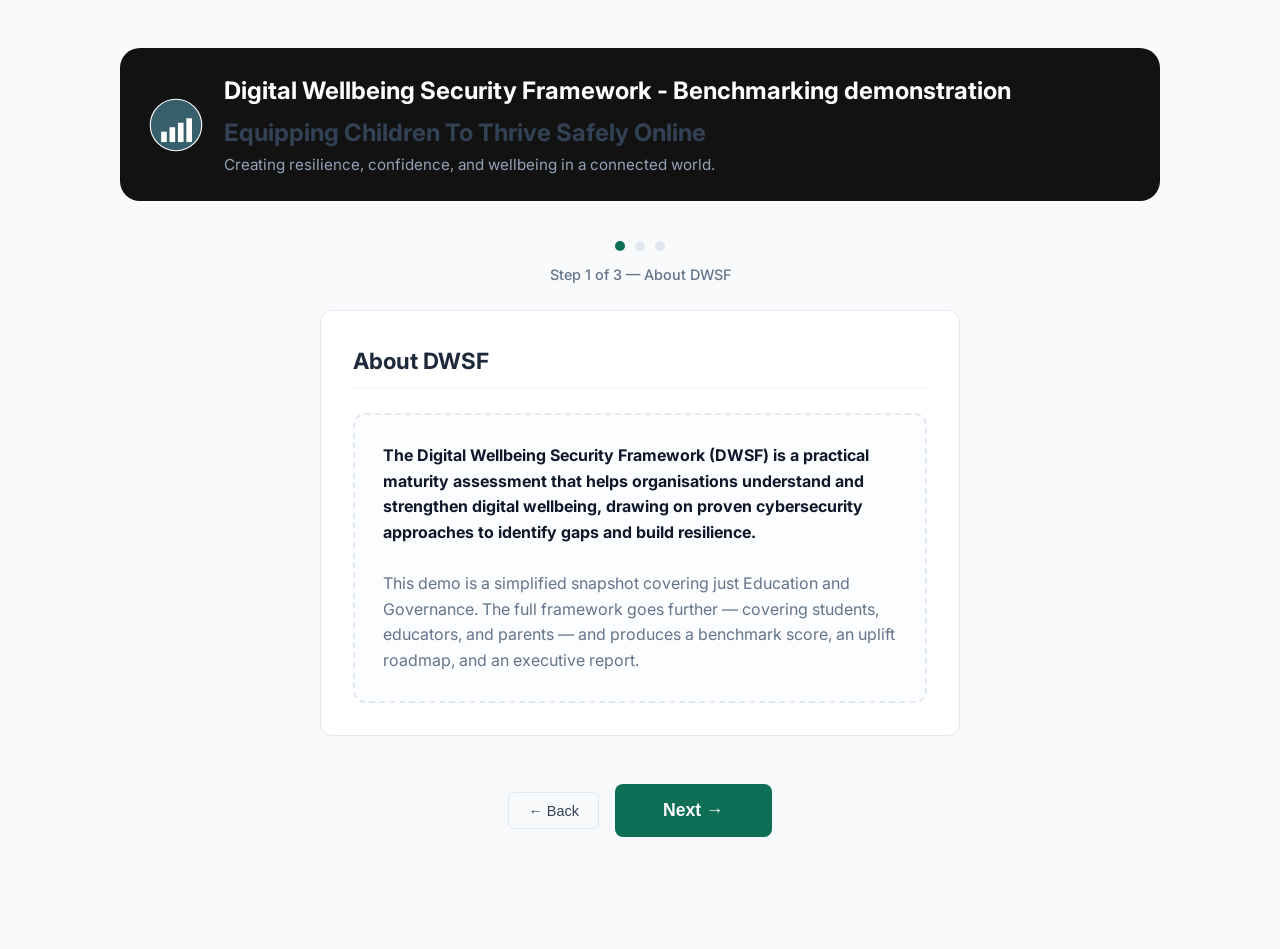
==== commit 92b8c7f7: "Update demo.html" ====
--- a/demo.html
+++ b/demo.html
@@ -626,7 +626,7 @@
 </svg>
         <div class="brand-header-text">
             <h1>Digital Wellbeing Security Framework - Benchmarking demonstration</h1>
-            <h3>Equipping Children To Thrive Safely Online</h3>
+            <h2>Equipping Children To Thrive Safely Online</h2>
                 <p>Creating resilience, confidence, and wellbeing in a connected world.</p>
         </div>
     </header>
